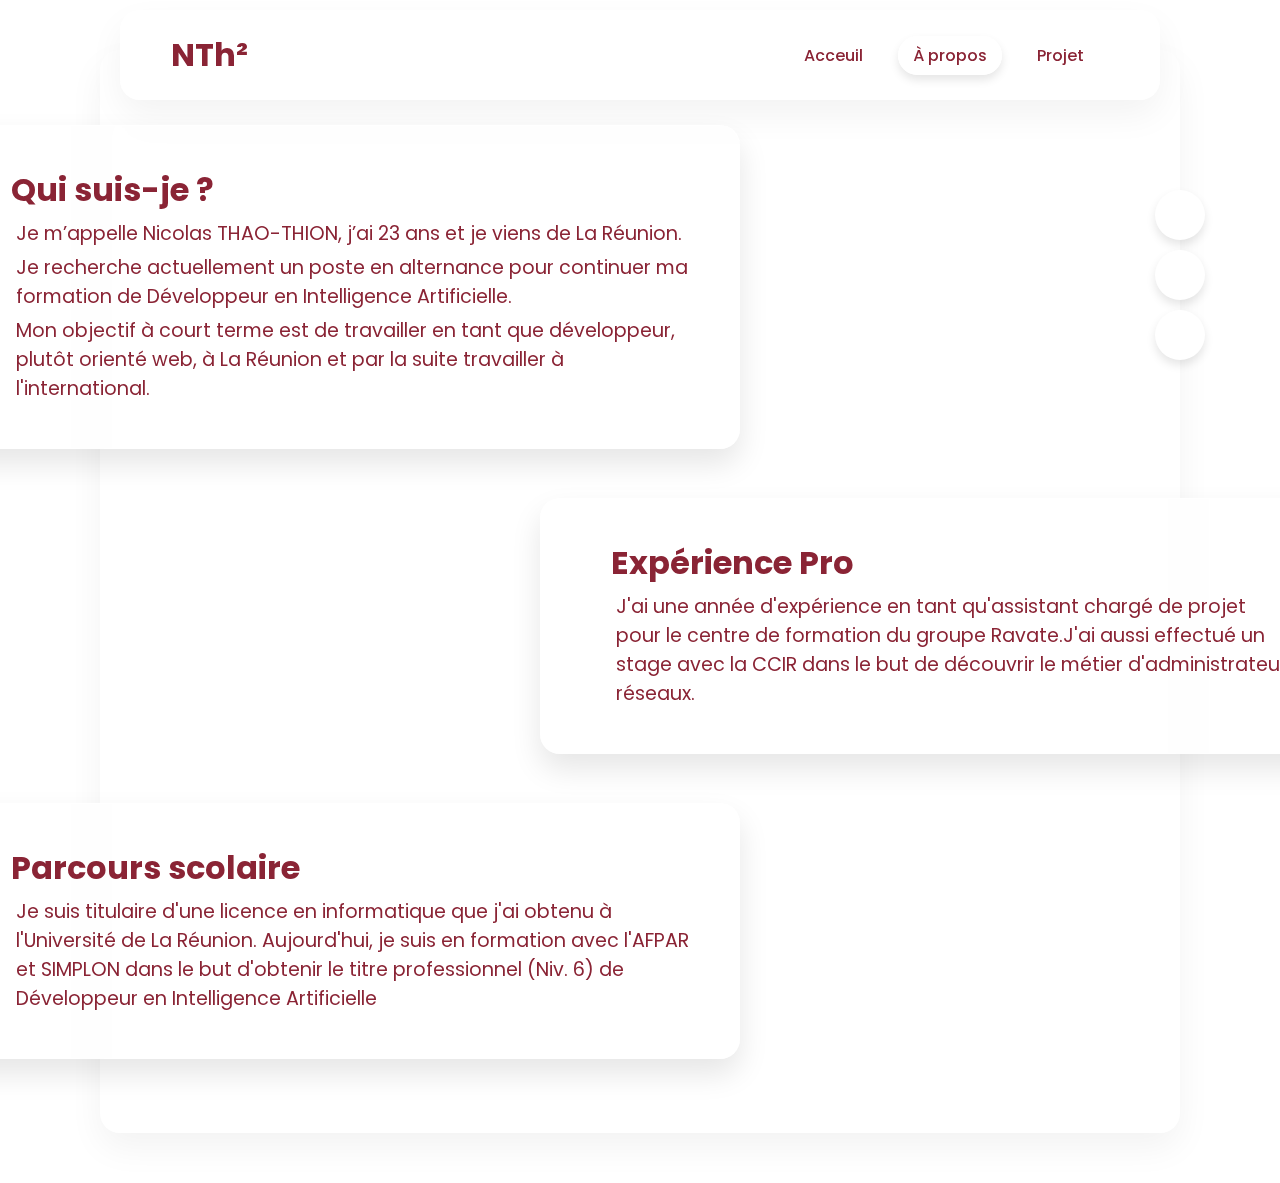
==== apropos.html @ 8dcfab33 "Portfolio" ====
<!doctype html>
<html lang="fr">
<head>
  <meta charset="utf-8">
  <meta name="viewport" content="width=device-width, initial-scale=1.0">
  <meta http-equiv="X-UA-Compatible" content="ie=edge">
  <title>Portfolio de Nicolas THAO-THION</title>
  <link rel="stylesheet" href="style/pages.css">
  </head>
<body>
<section>
    <div class="container">
        <header>
            <a href="index.html" class="logo">NTh²</a>
            <ul>
                <li><a href="index.html" >Acceuil</a></li>
                <li><a class="active">À propos</a></li>
                <li><a href="projet.html">Projet</a></li>
            </ul>
        </header>

        <div class="content">
            <h2>Qui suis-je ?</h2>
            <p>Je m’appelle Nicolas THAO-THION, j’ai 23 ans et je viens de La Réunion.</p>
            <p>Je recherche actuellement un poste en alternance pour continuer ma formation de Développeur en Intelligence Artificielle.</p>
            <p>Mon objectif à court terme est de travailler en tant que développeur, plutôt orienté web, à La Réunion et par la suite travailler à l'international.</p>
        </div>
        <img src="Saly-26.svg" alt="">

        <div class="content" id="second">
            <h2>Expérience Pro</h2>
            <p>J'ai une année d'expérience en tant qu'assistant chargé de projet pour le centre de formation du groupe Ravate.J'ai aussi effectué un stage avec la CCIR dans le but de découvrir le métier d'administrateur réseaux.</p>
        </div>

        <div class="content">   
            <h2>Parcours scolaire</h2>
            <p>Je suis titulaire d'une licence en informatique que j'ai obtenu à l'Université de La Réunion. Aujourd'hui, je suis en formation avec l'AFPAR et SIMPLON dans le but d'obtenir le titre professionnel (Niv. 6) de Développeur en Intelligence Artificielle </p>
        </div>

        <ul class="sci">
            <li><a href="https://www.linkedin.com/in/nicolas-thao-thion-5766111ba/"><ion-icon name="logo-linkedin"></ion-icon></a></li>
            <li><a href="mailto:nthaothion@gmail.com"><ion-icon name="mail-outline"></ion-icon></a></li>
            <li><a href="https://github.com/Conisla"><ion-icon name="logo-github"></ion-icon></a></li>
        </ul>

    </div>
</section>
<script type="module" src="https://unpkg.com/ionicons@5.5.2/dist/ionicons/ionicons.esm.js"></script>
<script nomodule src="https://unpkg.com/ionicons@5.5.2/dist/ionicons/ionicons.js"></script>
</body>
</html>
---- style/pages.css ----
@import url('https://fonts.googleapis.com/css2?family=Poppins:wght@200;300;400;500;600;700;800;900&display=swap');

*
{
    margin: 0;
    padding: 0;
    box-sizing: border-box;
    font-family: 'Poppins', sans-serif;
}
section
{
    display: flex;
    justify-content: center;
    align-items: center;
    min-height: 100vh;
    background: url(img/bg3.jpg);
    background-size: cover;
    background-position: center;
    background-attachment: fixed;
    padding: 50px;
}

.container
{
    position: relative;
    width: calc(100% - 100px);
    min-height: calc(100vh - 280px);
    min-height: 300px;
    background: rgba(255, 255, 255, 0.5);
    box-shadow: 0 15px 35px rgba(0, 0, 0, 0.05);
    border-radius: 20px;
    display:flex;
    flex-direction: column;
    justify-content: space-between;
    align-items: center;
    padding: 50px;

}

header
{
    position: absolute;
    top: -40px;
    right: 20px;
    left: 20px;
    padding: 20px 50px;
    display: flex;
    justify-content: space-between;
    align-items: center;
    background: rgba(255, 255, 255, 0.2);
    box-shadow: 0 15px 35px rgba(0, 0, 0, 0.05);
    border-radius: 20px;
    backdrop-filter: blur(10px);
    border: 1px solid rgba(255, 255, 255, 0.25);
    border-top: 1px solid rgba(255, 255, 255, 0.5);
    border-left: 1px solid rgba(255, 255, 255, 0.5);
}

header .logo
{
    color: #8a2435;
    font-weight: 700;
    text-decoration: none;
    font-size: 2em;
}

header ul
{
    display: flex;
}

header ul li
{
    list-style: none;
    margin: 0 10px;
}

header ul li a
{
    text-decoration: none;
    font-weight: 500;
    color: #8a2435;
    padding: 8px 15px;
    border-radius: 25px;
}

header ul li a:hover, header ul li a.active
{
    background: #fff;
    box-shadow: 0 5px 10px rgba(0, 0, 0, 0.1);
}
.content
{
    transform:translateX(-300px);
    max-width: 800px;
    box-shadow: 0 15px 30px rgba(0, 0, 0, 0.1);
    border-radius: 20px;
    backdrop-filter: blur(10px);
    border: 1px solid rgba(255, 255, 255, 0.25);
    border-top: 1px solid rgba(255, 255, 255, 0.5);
    border-left: 1px solid rgba(255, 255, 255, 0.5);
    padding: 40px;
    padding-left: 70px;
    margin: 2.5%;
    background-color: rgba(255, 255, 255, 0.4);
}

 #second 
 {
    transform:translateX(300px);
 }

.content h2
{
    font-size: 2em;
    color: #8a2435;
}

.content p
{
    margin: 5px;
    font-size: 1.2em;
    color: #8a2435;
}

.content a
{
    display: inline-block;
    padding: 15px 30px;
    background: #fff;
    color: #8a2435;
    margin-top: 20px;
    border-radius: 30px;
    font-size: 1.2em;
    font-weight: 500;
    text-decoration: none;
    box-shadow: 0 5px 10px rgba(0, 0, 0, 0.1);
}
.imgBx img
{
    max-width: 400px;
    animation: animate 4s linear infinite;
}

.imgContainer img
{
    border-radius: 5px;
    width: 40%;
    margin: 25px;
}
.imgContainer2 img
{
    border-radius: 5px;
    margin: 5%;
    width: 90%;
}

@keyframes animate
{
    0%,100%
    {
        transform: translateY(50px);
    }
    50%
    {
        transform: translateY(100px);
    }
}
.sci
{
    position: absolute;
    right: -25px;
    top: 12.5%;
    display: flex;
    justify-content: center;
    align-items: center;
    flex-direction: column;
}

.sci li 
{
    list-style: none;
}

.sci li a 
{
    text-decoration: none;
    width: 50px;
    height: 50px;
    background: #fff;
    display: flex;
    justify-content: center;
    align-items: center;
    border-radius: 50%;
    margin: 5px 0;
    box-shadow: 0 5px 10px rgba(0, 0, 0, 0.1);
}

.sci li a ion-icon
{
    color: #8a2435;
    transform: scale(1.2);
    transition: 0.5s;
}

.sci li:hover a ion-icon
{
    transform: scale(1.5) rotate(360deg);

}
.copyrightText
{
    position: absolute;
    bottom: 30px;
    left: 50px;
    color: #8a2435;
}




@media (max-width: 1200px)
{
    .container
    {
        position: relative;
        width: calc(100% - 20px);
    }
} 
@media (max-width: 992px)
{
    section
    {
        padding: 50px 10px 10px;
    }
    .container
    {
        flex-direction: column;
        height: auto;
        padding: 20px;
    }
    .container .content 
    {
        transform: translateX(0px);
        max-width: 100%;
        padding: 30px;
        
    }
    header
    {
        position: relative;
        flex-direction: column;
        width: 100%;
        top: -60px;
        padding: 20px;
        right: 0;
        left: 0;
    }
    header ul
    {
        margin-top: 10px;
        flex-wrap: wrap;
        justify-content: center;
    }
    header ul li
    {
        margin: 2px;
    }
    header ul li a
    {
        display: inline-block;
    }
   
    .imgBx
    {
        margin-bottom: 50px;
    }
    #second 
    {
        transform:translateX(15px);
    }
    .content a
    {
        font-size: 1em;
        padding: 10px 20px;
    }
    @keyframes animate
    {
        0%,100%
        {
            transform: translateY(-20px);
        }
        50%
        {
            transform: translateY(20px);
        }
    }
    .sci
    {
        position: relative;
        flex-direction: row;
        left: 0;
    }
    .sci li a
    {
        margin: 0 10px;
    }
    .copyrightText
    {
        position: relative;
        bottom: initial;
        left: inherit;
        width: 100%;
        color: #8a2435;
        text-align: center;
        margin-top: 20px;
    }
}
@media (max-width:600px)
{
    .content h2 
    {
        font-size: 1.5em;
        color: #8a2435;
    }
    .content p 
    {
        font-size: 1em;
        color: #8a2435;
    }
    .imgBx img
    {
        max-width: 300px;
    }
}
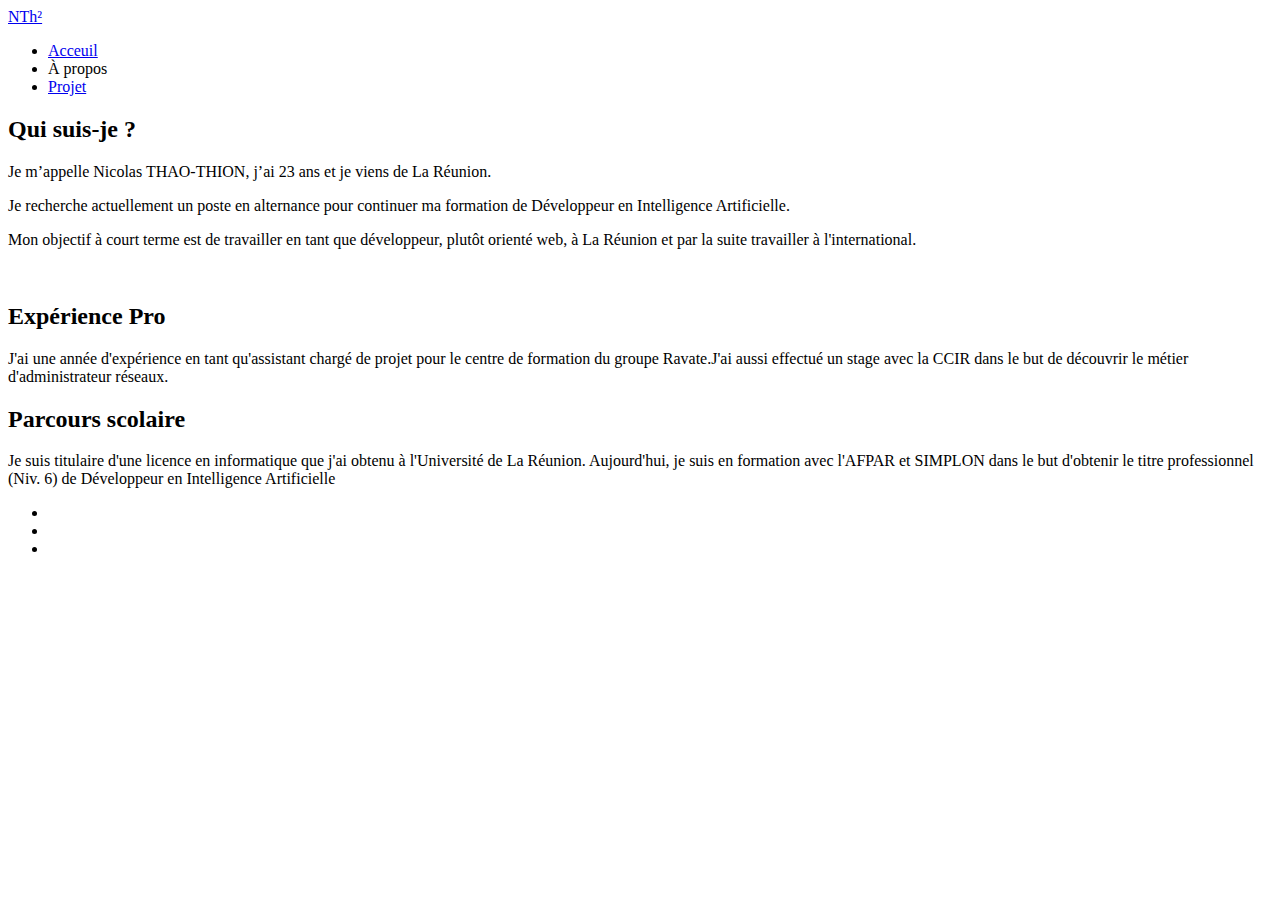
==== commit 9562678b: "Css fix" ====
--- a/apropos.html
+++ b/apropos.html
@@ -5,7 +5,7 @@
   <meta name="viewport" content="width=device-width, initial-scale=1.0">
   <meta http-equiv="X-UA-Compatible" content="ie=edge">
   <title>Portfolio de Nicolas THAO-THION</title>
-  <link rel="stylesheet" href="style/pages.css">
+  <link rel="stylesheet" href="pages.css">
   </head>
 <body>
 <section>
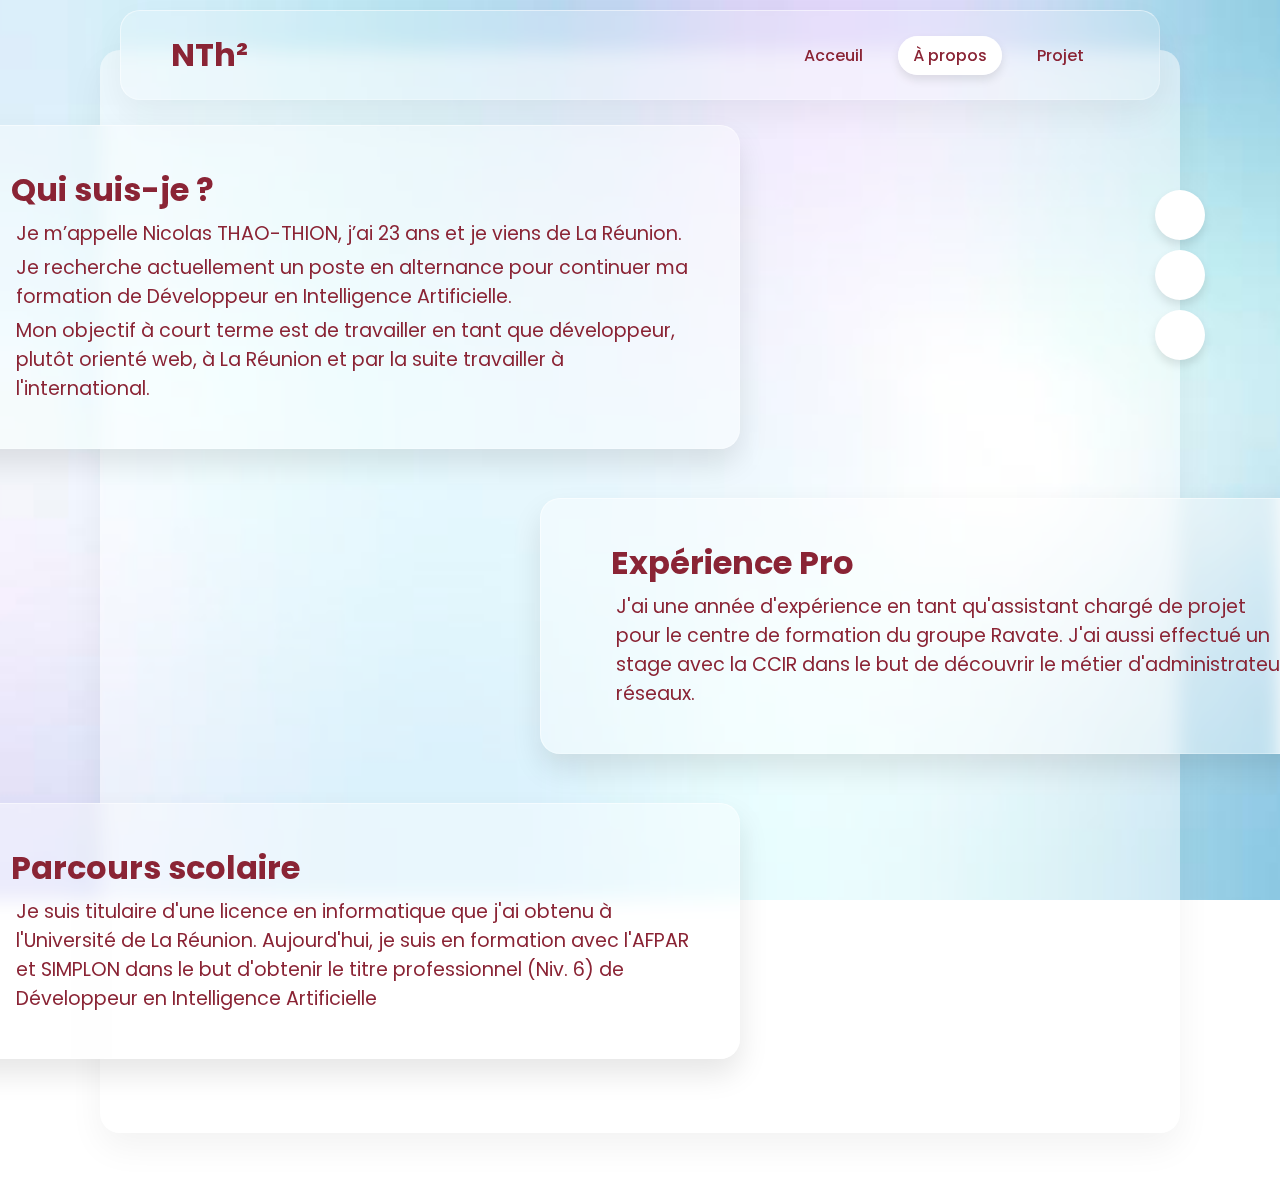
==== commit 43fbeeb5: "..." ====
--- a/apropos.html
+++ b/apropos.html
@@ -29,7 +29,7 @@
 
         <div class="content" id="second">
             <h2>Expérience Pro</h2>
-            <p>J'ai une année d'expérience en tant qu'assistant chargé de projet pour le centre de formation du groupe Ravate.J'ai aussi effectué un stage avec la CCIR dans le but de découvrir le métier d'administrateur réseaux.</p>
+            <p>J'ai une année d'expérience en tant qu'assistant chargé de projet pour le centre de formation du groupe Ravate. J'ai aussi effectué un stage avec la CCIR dans le but de découvrir le métier d'administrateur réseaux.</p>
         </div>
 
         <div class="content">   
--- a/pages.css
+++ b/pages.css
@@ -0,0 +1,336 @@
+
+@import url('https://fonts.googleapis.com/css2?family=Poppins:wght@200;300;400;500;600;700;800;900&display=swap');
+
+*
+{
+    margin: 0;
+    padding: 0;
+    box-sizing: border-box;
+    font-family: 'Poppins', sans-serif;
+}
+section
+{
+    display: flex;
+    justify-content: center;
+    align-items: center;
+    min-height: 100vh;
+    background: url(img/bg3.jpg);
+    background-size: cover;
+    background-position: center;
+    background-attachment: fixed;
+    padding: 50px;
+}
+
+.container
+{
+    position: relative;
+    width: calc(100% - 100px);
+    min-height: calc(100vh - 280px);
+    min-height: 300px;
+    background: rgba(255, 255, 255, 0.5);
+    box-shadow: 0 15px 35px rgba(0, 0, 0, 0.05);
+    border-radius: 20px;
+    display:flex;
+    flex-direction: column;
+    justify-content: space-between;
+    align-items: center;
+    padding: 50px;
+
+}
+
+header
+{
+    position: absolute;
+    top: -40px;
+    right: 20px;
+    left: 20px;
+    padding: 20px 50px;
+    display: flex;
+    justify-content: space-between;
+    align-items: center;
+    background: rgba(255, 255, 255, 0.2);
+    box-shadow: 0 15px 35px rgba(0, 0, 0, 0.05);
+    border-radius: 20px;
+    backdrop-filter: blur(10px);
+    border: 1px solid rgba(255, 255, 255, 0.25);
+    border-top: 1px solid rgba(255, 255, 255, 0.5);
+    border-left: 1px solid rgba(255, 255, 255, 0.5);
+}
+
+header .logo
+{
+    color: #8a2435;
+    font-weight: 700;
+    text-decoration: none;
+    font-size: 2em;
+}
+
+header ul
+{
+    display: flex;
+}
+
+header ul li
+{
+    list-style: none;
+    margin: 0 10px;
+}
+
+header ul li a
+{
+    text-decoration: none;
+    font-weight: 500;
+    color: #8a2435;
+    padding: 8px 15px;
+    border-radius: 25px;
+}
+
+header ul li a:hover, header ul li a.active
+{
+    background: #fff;
+    box-shadow: 0 5px 10px rgba(0, 0, 0, 0.1);
+}
+.content
+{
+    transform:translateX(-300px);
+    max-width: 800px;
+    box-shadow: 0 15px 30px rgba(0, 0, 0, 0.1);
+    border-radius: 20px;
+    backdrop-filter: blur(10px);
+    border: 1px solid rgba(255, 255, 255, 0.25);
+    border-top: 1px solid rgba(255, 255, 255, 0.5);
+    border-left: 1px solid rgba(255, 255, 255, 0.5);
+    padding: 40px;
+    padding-left: 70px;
+    margin: 2.5%;
+    background-color: rgba(255, 255, 255, 0.4);
+}
+
+ #second 
+ {
+    transform:translateX(300px);
+ }
+
+.content h2
+{
+    font-size: 2em;
+    color: #8a2435;
+}
+
+.content p
+{
+    margin: 5px;
+    font-size: 1.2em;
+    color: #8a2435;
+}
+
+.content a
+{
+    display: inline-block;
+    padding: 15px 30px;
+    background: #fff;
+    color: #8a2435;
+    margin-top: 20px;
+    border-radius: 30px;
+    font-size: 1.2em;
+    font-weight: 500;
+    text-decoration: none;
+    box-shadow: 0 5px 10px rgba(0, 0, 0, 0.1);
+}
+.imgBx img
+{
+    max-width: 400px;
+    animation: animate 4s linear infinite;
+}
+
+.imgContainer img
+{
+    border-radius: 5px;
+    width: 40%;
+    margin: 25px;
+}
+.imgContainer2 img
+{
+    border-radius: 5px;
+    margin: 5%;
+    width: 90%;
+}
+
+@keyframes animate
+{
+    0%,100%
+    {
+        transform: translateY(50px);
+    }
+    50%
+    {
+        transform: translateY(100px);
+    }
+}
+.sci
+{
+    position: absolute;
+    right: -25px;
+    top: 12.5%;
+    display: flex;
+    justify-content: center;
+    align-items: center;
+    flex-direction: column;
+}
+
+.sci li 
+{
+    list-style: none;
+}
+
+.sci li a 
+{
+    text-decoration: none;
+    width: 50px;
+    height: 50px;
+    background: #fff;
+    display: flex;
+    justify-content: center;
+    align-items: center;
+    border-radius: 50%;
+    margin: 5px 0;
+    box-shadow: 0 5px 10px rgba(0, 0, 0, 0.1);
+}
+
+.sci li a ion-icon
+{
+    color: #8a2435;
+    transform: scale(1.2);
+    transition: 0.5s;
+}
+
+.sci li:hover a ion-icon
+{
+    transform: scale(1.5) rotate(360deg);
+
+}
+.copyrightText
+{
+    position: absolute;
+    bottom: 30px;
+    left: 50px;
+    color: #8a2435;
+}
+
+
+
+
+@media (max-width: 1200px)
+{
+    .container
+    {
+        position: relative;
+        width: calc(100% - 20px);
+    }
+} 
+@media (max-width: 992px)
+{
+    section
+    {
+        padding: 50px 10px 10px;
+    }
+    .container
+    {
+        flex-direction: column;
+        height: auto;
+        padding: 20px;
+    }
+    .container .content 
+    {
+        transform: translateX(0px);
+        max-width: 100%;
+        padding: 30px;
+        
+    }
+    header
+    {
+        position: relative;
+        flex-direction: column;
+        width: 100%;
+        top: -60px;
+        padding: 20px;
+        right: 0;
+        left: 0;
+    }
+    header ul
+    {
+        margin-top: 10px;
+        flex-wrap: wrap;
+        justify-content: center;
+    }
+    header ul li
+    {
+        margin: 2px;
+    }
+    header ul li a
+    {
+        display: inline-block;
+    }
+   
+    .imgBx
+    {
+        margin-bottom: 50px;
+    }
+    #second 
+    {
+        transform:translateX(15px);
+    }
+    .content a
+    {
+        font-size: 1em;
+        padding: 10px 20px;
+    }
+    @keyframes animate
+    {
+        0%,100%
+        {
+            transform: translateY(-20px);
+        }
+        50%
+        {
+            transform: translateY(20px);
+        }
+    }
+    .sci
+    {
+        position: relative;
+        flex-direction: row;
+        left: 0;
+    }
+    .sci li a
+    {
+        margin: 0 10px;
+    }
+    .copyrightText
+    {
+        position: relative;
+        bottom: initial;
+        left: inherit;
+        width: 100%;
+        color: #8a2435;
+        text-align: center;
+        margin-top: 20px;
+    }
+}
+@media (max-width:600px)
+{
+    .content h2 
+    {
+        font-size: 1.5em;
+        color: #8a2435;
+    }
+    .content p 
+    {
+        font-size: 1em;
+        color: #8a2435;
+    }
+    .imgBx img
+    {
+        max-width: 300px;
+    }
+}
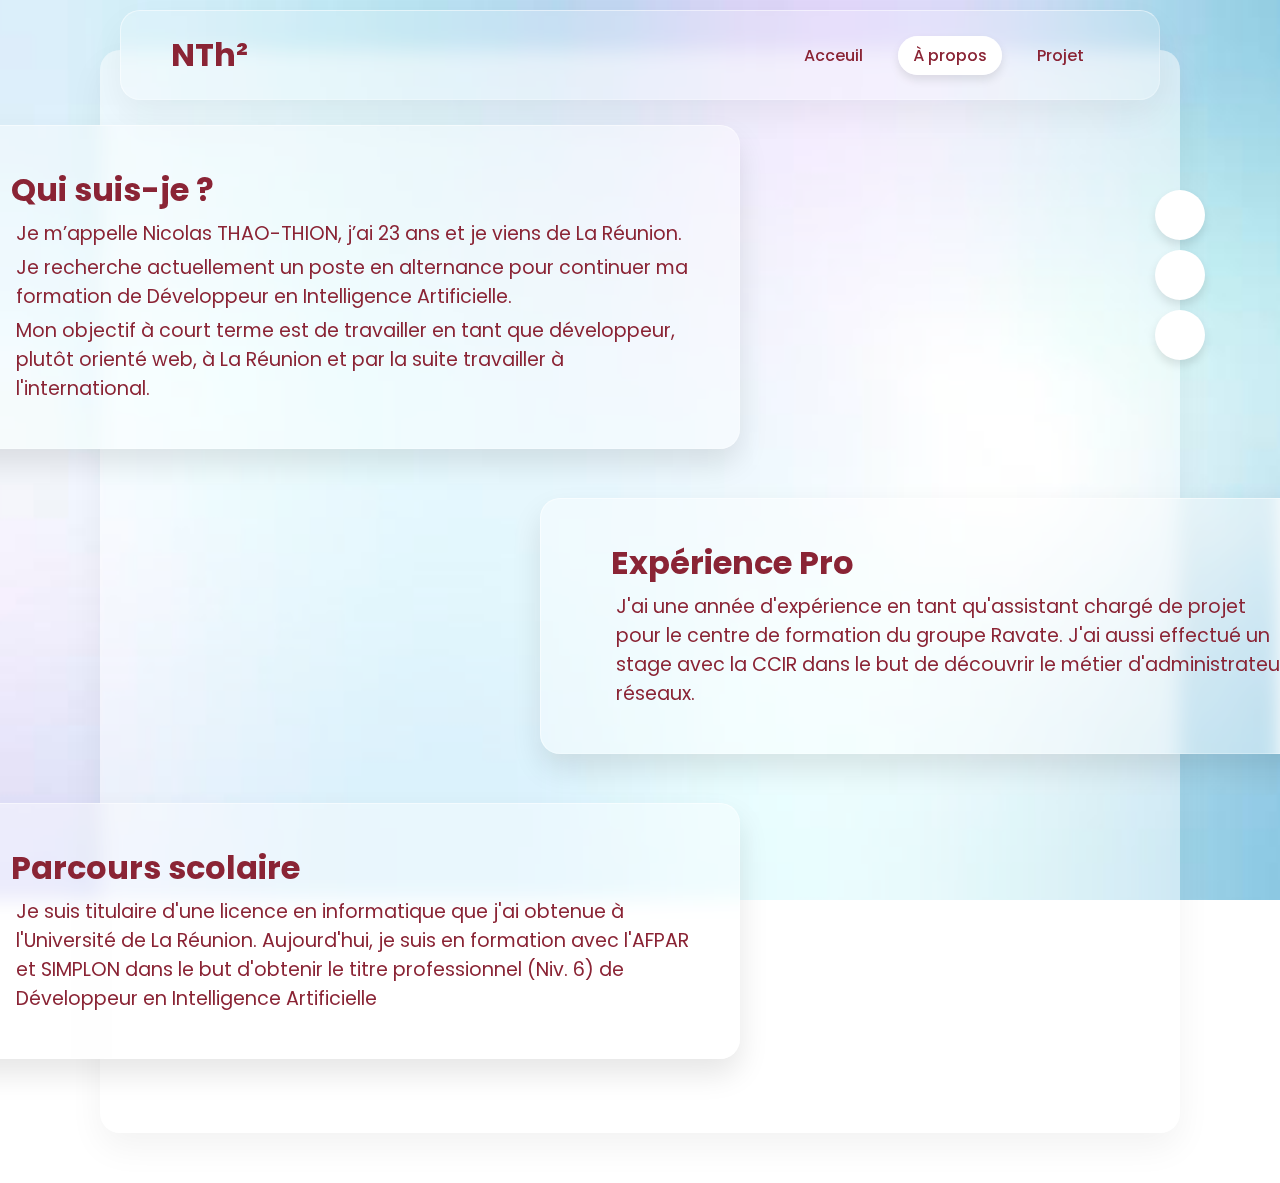
==== commit 9f592864: "..." ====
--- a/apropos.html
+++ b/apropos.html
@@ -34,7 +34,7 @@
 
         <div class="content">   
             <h2>Parcours scolaire</h2>
-            <p>Je suis titulaire d'une licence en informatique que j'ai obtenu à l'Université de La Réunion. Aujourd'hui, je suis en formation avec l'AFPAR et SIMPLON dans le but d'obtenir le titre professionnel (Niv. 6) de Développeur en Intelligence Artificielle </p>
+            <p>Je suis titulaire d'une licence en informatique que j'ai obtenue à l'Université de La Réunion. Aujourd'hui, je suis en formation avec l'AFPAR et SIMPLON dans le but d'obtenir le titre professionnel (Niv. 6) de Développeur en Intelligence Artificielle </p>
         </div>
 
         <ul class="sci">
--- a/pages.css
+++ b/pages.css
@@ -137,36 +137,25 @@
     text-decoration: none;
     box-shadow: 0 5px 10px rgba(0, 0, 0, 0.1);
 }
-.imgBx img
-{
-    max-width: 400px;
-    animation: animate 4s linear infinite;
-}
-
+.imgContainer
+{
+    display: flex;
+}
 .imgContainer img
 {
     border-radius: 5px;
-    width: 40%;
-    margin: 25px;
+    width: 295px;
+    height: 295px;
+    margin: 5px;
 }
 .imgContainer2 img
 {
     border-radius: 5px;
-    margin: 5%;
+    margin: 2.5%;
     width: 90%;
 }
 
-@keyframes animate
-{
-    0%,100%
-    {
-        transform: translateY(50px);
-    }
-    50%
-    {
-        transform: translateY(100px);
-    }
-}
+
 .sci
 {
     position: absolute;
@@ -271,11 +260,6 @@
     {
         display: inline-block;
     }
-   
-    .imgBx
-    {
-        margin-bottom: 50px;
-    }
     #second 
     {
         transform:translateX(15px);
@@ -284,6 +268,18 @@
     {
         font-size: 1em;
         padding: 10px 20px;
+    }
+    .imgContainer
+    {
+        margin: 5%;
+        flex-direction: column;
+    }
+    .imgContainer img
+    {
+        border-radius: 5px;
+        width: 60%;
+        height: 60%;
+        margin: 5px;
     }
     @keyframes animate
     {
